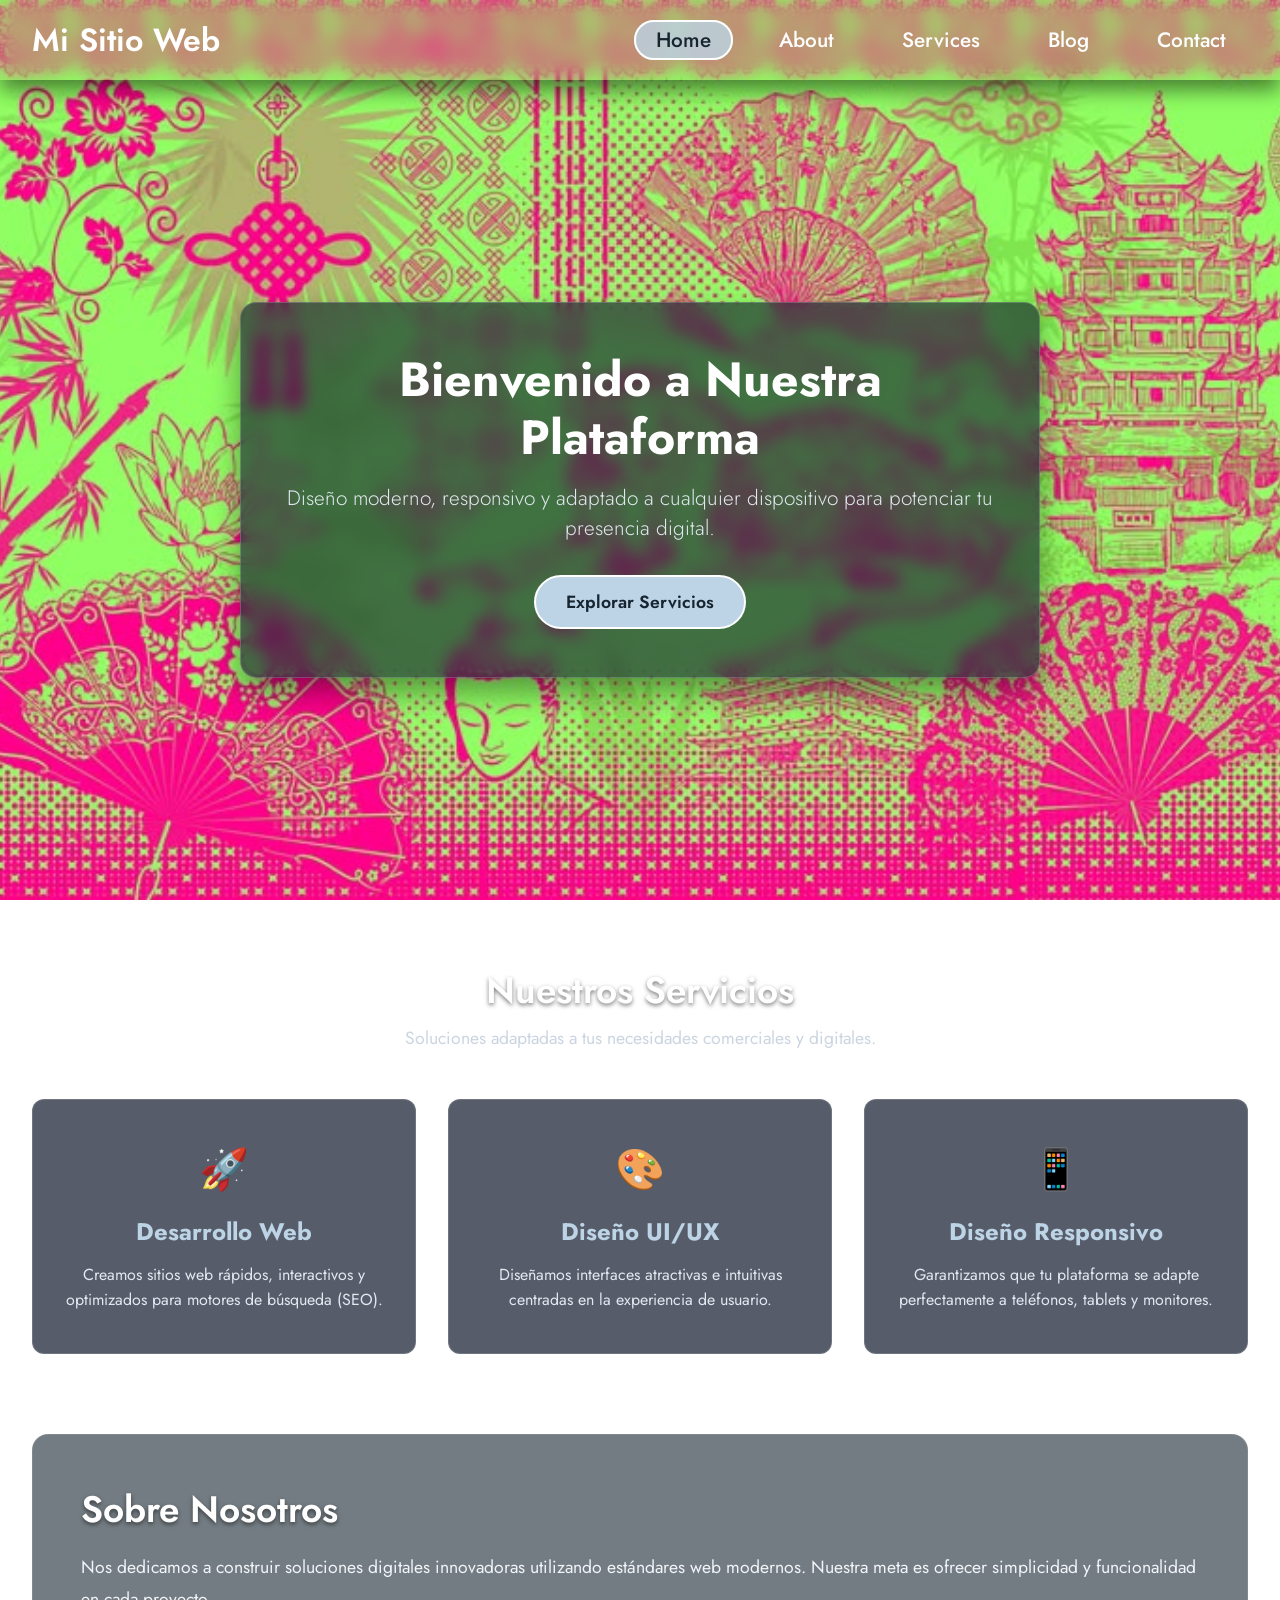
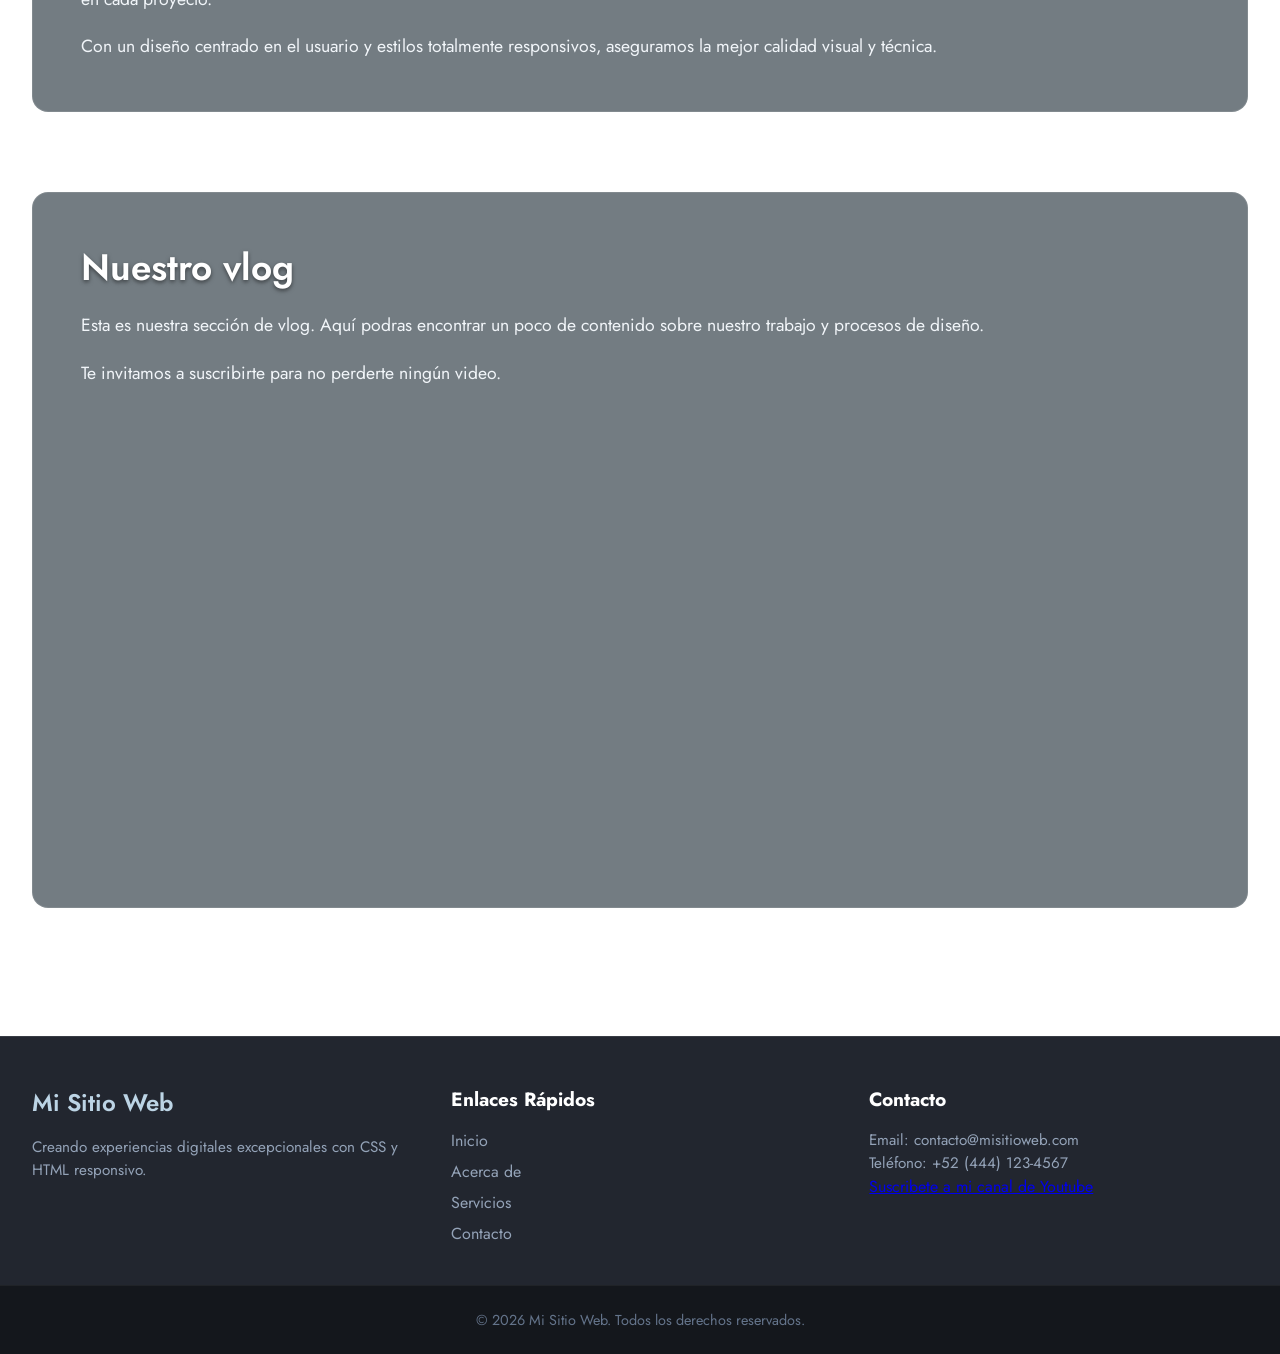
==== index.html @ 540cc08c "Add files via upload" ====
<!DOCTYPE html>
<html lang="es">
<head>
    <meta charset="UTF-8">
    <meta name="viewport" content="width=device-width, initial-scale=1.0">
    <title>Sitio Web Completo con Navegación Adaptativa</title>

    <!-- Enlace a la hoja de estilos CSS general -->
    <link rel="stylesheet" href="style.css">
</head>
<body>

    <!-- ==========================================
         HEADER / ENCABEZADO
         Contiene la barra de navegación (existente)
         y la sección Hero (banner principal de bienvenida).
         ========================================== -->
    <header class="site-header">
        
        <!-- BARRA DE NAVEGACIÓN (Estructura intacta) -->
        <nav class="navbar">
            <div class="navbar-container">
                <!-- Logotipo del sitio web -->
                <a href="index.html" class="navbar-logo">Mi Sitio Web</a>
                
                <!-- Botón de menú hamburguesa para dispositivos móviles -->
                <button class="navbar-toggle" aria-label="Abrir menú">
                    <span class="bar"></span>
                    <span class="bar"></span>
                    <span class="bar"></span>
                </button>

                <!-- Menú principal con enlaces de navegación -->
                <ul class="navbar-menu">
                    <li> <a href="#" class="active"> Home </a> </li>
                    <li> <a href="#about"> About </a> </li>
                    <li> <a href="#services"> Services </a> </li>
                    <li> <a href="#blog"> Blog </a> </li>
                    <li> <a href="#contact"> Contact </a> </li>
                </ul>
            </div>
        </nav>

        <!-- SECCIÓN HERO
             Presentación visual de impacto justo debajo de la barra de navegación.
             Función: Captar la atención inmediata del visitante y ofrecer una acción directa (CTA). -->
        <div class="hero-container">
            <div class="hero-content">
                <!-- Título principal de la página -->
                <h1 class="hero-title">Bienvenido a Nuestra Plataforma</h1>
                <!-- Breve descripción o subtítulo persuasivo -->
                <p class="hero-subtitle">Diseño moderno, responsivo y adaptado a cualquier dispositivo para potenciar tu presencia digital.</p>
                <!-- Botón de llamada a la acción (Call To Action) -->
                <a href="#services" class="hero-btn">Explorar Servicios</a>
            </div>
        </div>

    </header>


    <!-- ==========================================
         MAIN / CONTENIDO PRINCIPAL
         Contenedor semántico principal del sitio web.
         Aloja el contenido relevante dividido en secciones.
         ========================================== -->
    <main class="main-content">

        <!-- SECCIÓN DE SERVICIOS / CARACTERÍSTICAS
             Función: Presentar los servicios o características clave en formato de cuadrícula (cards). -->
        <section id="services" class="content-section">
            <div class="section-header">
                <h2 class="section-title">Nuestros Servicios</h2>
                <p class="section-description">Soluciones adaptadas a tus necesidades comerciales y digitales.</p>
            </div>

            <!-- Cuadrícula flexible para organizar las tarjetas de información -->
            <div class="cards-grid">
                <!-- Tarjeta 1 -->
                <article class="card">
                    <div class="card-icon">🚀</div>
                    <h3 class="card-title">Desarrollo Web</h3>
                    <p class="card-text">Creamos sitios web rápidos, interactivos y optimizados para motores de búsqueda (SEO).</p>
                </article>

                <!-- Tarjeta 2 -->
                <article class="card">
                    <div class="card-icon">🎨</div>
                    <h3 class="card-title">Diseño UI/UX</h3>
                    <p class="card-text">Diseñamos interfaces atractivas e intuitivas centradas en la experiencia de usuario.</p>
                </article>

                <!-- Tarjeta 3 -->
                <article class="card">
                    <div class="card-icon">📱</div>
                    <h3 class="card-title">Diseño Responsivo</h3>
                    <p class="card-text">Garantizamos que tu plataforma se adapte perfectamente a teléfonos, tablets y monitores.</p>
                </article>
            </div>
        </section>


        <!-- SECCIÓN "ACERCA DE" / INFORMACIÓN
             Función: Ofrecer contexto adicional sobre la empresa o proyecto. -->
        <section id="about" class="content-section about-section">
            <div class="about-container">
                <div class="about-text">
                    <h2 class="section-title">Sobre Nosotros</h2>
                    <p>Nos dedicamos a construir soluciones digitales innovadoras utilizando estándares web modernos. Nuestra meta es ofrecer simplicidad y funcionalidad en cada proyecto.</p>
                    <p>Con un diseño centrado en el usuario y estilos totalmente responsivos, aseguramos la mejor calidad visual y técnica.</p>
                </div>
            </div>
        </section>


         <section id="vlog" class="content-section about-section">
            <div class="about-container">
                <div class="about-text">
                    <h2 class="section-title">Nuestro vlog</h2>
                    <p>Esta es nuestra sección de vlog. Aquí podras encontrar un poco de contenido sobre nuestro trabajo y procesos de diseño.</p>
                    <p>Te invitamos a suscribirte para no perderte ningún video.</p>
                </div>
            </div>
            <div style="display: flex; justify-content: center; margin-top: 20px;">
                <iframe src="https://www.google.com/maps/embed?pb=!1m18!1m12!1m3!1d6044.053467873919!2d-73.98019652449906!3d40.76143673458835!2m3!1f0!2f0!3f0!3m2!1i1024!2i768!4f13.1!3m3!1m2!1s0x89c258f97bdb102b%3A0xea9f8fc0b3ffff55!2sThe%20Museum%20of%20Modern%20Art!5e0!3m2!1sen!2smx!4v1791229235404!5m2!1sen!2smx" width="800" height="450" style="border:0;" allowfullscreen="" loading="lazy" referrerpolicy="strict-origin-when-cross-origin"></iframe>
            </div>
        </section>

    </main>

    </main>


    <!-- ==========================================
         FOOTER / PIE DE PÁGINA
         Función: Mostrar información de derechos, enlaces útiles y redes sociales.
         ========================================== -->
    <footer id="contact" class="site-footer">
        <div class="footer-container">
            <!-- Columna 1: Información de marca -->
            <div class="footer-col">
                <h4 class="footer-brand">Mi Sitio Web</h4>
                <p class="footer-desc">Creando experiencias digitales excepcionales con CSS y HTML responsivo.</p>
            </div>

            <!-- Columna 2: Enlaces rápidos de navegación -->
            <div class="footer-col">
                <h5 class="footer-heading">Enlaces Rápidos</h5>
                <ul class="footer-links">
                    <li><a href="#">Inicio</a></li>
                    <li><a href="#about">Acerca de</a></li>
                    <li><a href="#services">Servicios</a></li>
                    <li><a href="#contact">Contacto</a></li>
                </ul>
            </div>

            <!-- Columna 3: Información de contacto -->
            <div class="footer-col">
                <h5 class="footer-heading">Contacto</h5>
                <p>Email: contacto@misitioweb.com</p>
                <p>Teléfono: +52 (444) 123-4567</p>
                <a href="https://youtube.com/@stephaniesoo?si=7Jyva_hxXORup5xC" target="_blank" class="footer-btn">Suscribete a mi canal de Youtube</a>
            </div>
        </div>

        <!-- Barra inferior de derechos de autor -->
        <div class="footer-bottom">
            <p>&copy; 2026 Mi Sitio Web. Todos los derechos reservados.</p>
        </div>
    </footer>

    <!-- Script de control del menú móvil -->
    <script src="script.js"></script>
</body>
</html>
---- style.css ----
/* ==========================================================================
IMPORTACIÓN DE FUENTES Y CONFIGURACIÓN GLOBAL
========================================================================== */
@import url('https://fonts.googleapis.com/css2?family=Fira+Sans:wght@300;400;500;600&family=Jost:ital,wght@0,100..900;1,100..900&family=Short+Stack&display=swap');

* {
  margin: 0;
  padding: 0;
  box-sizing: border-box;
}

body {
  font-family: "Jost", serif;
  min-height: 100vh;
  background: url(./image01.jpg) no-repeat center center/cover fixed;
  color: #ffffff;
}

/* ==========================================================================
BARRA DE NAVEGACIÓN
========================================================================== */
.navbar {
  display: flex;
  align-items: center;
  justify-content: center;
  height: 80px;
  width: 100%;
  position: sticky;
  top: 0;
  background: transparent;
  box-shadow: 0 10px 20px rgba(0, 0, 0, 0.5);
  backdrop-filter: blur(10px);
  z-index: 999;
}

.navbar-container {
  display: flex;
  align-items: center;
  justify-content: space-between;
  width: 100%;
  padding: 0 2rem;
  max-width: 1600px;
}

.navbar-logo {
  font-size: 2rem;
  font-weight: 600;
  color: #fff;
  text-decoration: none;
  cursor: pointer;
}

.navbar-container .navbar-menu {
  display: flex;
  text-align: center;
  gap: 1.5rem;
  list-style: none;
}

.navbar-container .navbar-menu li a {
  text-decoration: none;
  color: #fff;
  font-size: 1.3rem;
  font-weight: 500;
  padding: 3px 20px;
  border-radius: 20px;
  border: 2px solid transparent;
  white-space: nowrap;
  transition: all 0.3s ease;
}

.navbar-container .navbar-menu li a:hover,
.navbar-container .navbar-menu li a.active {
  color: #162530;
  background: rgba(188, 212, 229, 0.8);
  border: 2px solid #fff;
}

.navbar-toggle {
  display: none;
  background: transparent;
  padding: 10px;
  border: none;
  cursor: pointer;
}

.bar {
  display: block;
  width: 25px;
  height: 3px;
  margin: 5px auto;
  background: #fff;
  transition: all 0.3s ease-in-out;
}

/* ==========================================================================
SECCIÓN HEADER / HERO
========================================================================== */
.hero-container {
  display: flex;
  align-items: center;
  justify-content: center;
  min-height: calc(100vh - 80px);
  padding: 2rem;
  text-align: center;
}

.hero-content {
  max-width: 800px;
  padding: 3rem 2rem;
  background: rgba(22, 37, 48, 0.65);
  backdrop-filter: blur(8px);
  border-radius: 16px;
  border: 1px solid rgba(255, 255, 255, 0.2);
  box-shadow: 0 15px 30px rgba(0, 0, 0, 0.4);
}

.hero-title {
  font-size: 3rem;
  font-weight: 700;
  margin-bottom: 1rem;
  line-height: 1.2;
}

.hero-subtitle {
  font-size: 1.3rem;
  font-weight: 300;
  margin-bottom: 2rem;
  color: #e2e8f0;
}

.hero-btn {
  display: inline-block;
  padding: 12px 30px;
  background: #bcd4e5;
  color: #162530;
  font-size: 1.1rem;
  font-weight: 600;
  text-decoration: none;
  border-radius: 30px;
  border: 2px solid #fff;
  transition: all 0.3s ease;
}

.hero-btn:hover {
  background: #fff;
  color: #0f172a;
  transform: translateY(-3px);
  box-shadow: 0 10px 20px rgba(0, 0, 0, 0.3);
}

/* ==========================================================================
SECCIÓN MAIN / CONTENIDO PRINCIPAL
========================================================================== */
.main-content {
  max-width: 1400px;
  margin: 0 auto;
  padding: 4rem 2rem;
  display: flex;
  flex-direction: column;
  gap: 5rem;
}

.content-section {
  width: 100%;
}

.section-header {
  text-align: center;
  margin-bottom: 3rem;
}

.section-title {
  font-size: 2.3rem;
  font-weight: 600;
  margin-bottom: 0.5rem;
  text-shadow: 0 2px 4px rgba(0,0,0,0.5);
}

.section-description {
  font-size: 1.1rem;
  color: #cbd5e1;
}

.cards-grid {
  display: grid;
  grid-template-columns: repeat(auto-fit, minmax(280px, 1fr));
  gap: 2rem;
}

.card {
  background: rgba(15, 23, 42, 0.7);
  backdrop-filter: blur(10px);
  border: 1px solid rgba(255, 255, 255, 0.15);
  padding: 2.5rem 1.5rem;
  border-radius: 12px;
  text-align: center;
  transition: transform 0.3s ease, box-shadow 0.3s ease;
}

.card:hover {
  transform: translateY(-8px);
  box-shadow: 0 12px 25px rgba(0, 0, 0, 0.5);
  border-color: rgba(188, 212, 229, 0.5);
}

.card-icon {
  font-size: 2.5rem;
  margin-bottom: 1rem;
}

.card-title {
  font-size: 1.5rem;
  margin-bottom: 0.8rem;
  color: #bcd4e5;
}

.card-text {
  font-size: 1rem;
  color: #e2e8f0;
  line-height: 1.6;
}

.about-section {
  background: rgba(22, 37, 48, 0.6);
  backdrop-filter: blur(10px);
  padding: 3rem;
  border-radius: 16px;
  border: 1px solid rgba(255, 255, 255, 0.1);
}

.about-text p {
  font-size: 1.1rem;
  line-height: 1.8;
  margin-top: 1rem;
  color: #f1f5f9;
}

/* ==========================================================================
SECCIÓN FOOTER / PIE DE PÁGINA
========================================================================== */
.site-footer {
  background: rgba(10, 15, 25, 0.9);
  backdrop-filter: blur(12px);
  border-top: 1px solid rgba(255, 255, 255, 0.1);
  padding-top: 3rem;
  margin-top: 4rem;
}

.footer-container {
  max-width: 1400px;
  margin: 0 auto;
  padding: 0 2rem 2rem 2rem;
  display: grid;
  grid-template-columns: repeat(auto-fit, minmax(220px, 1fr));
  gap: 2.5rem;
}

.footer-col .footer-brand {
  font-size: 1.5rem;
  font-weight: 600;
  margin-bottom: 1rem;
  color: #bcd4e5;
}

.footer-col .footer-desc,
.footer-col p {
  font-size: 0.95rem;
  color: #94a3b8;
  line-height: 1.5;
}

.footer-heading {
  font-size: 1.2rem;
  margin-bottom: 1rem;
  color: #fff;
}

.footer-links {
  list-style: none;
}

.footer-links li {
  margin-bottom: 0.5rem;
}

.footer-links a {
  color: #94a3b8;
  text-decoration: none;
  transition: color 0.2s ease;
}

.footer-links a:hover {
  color: #bcd4e5;
}

.footer-bottom {
  text-align: center;
  padding: 1.5rem;
  background: rgba(0, 0, 0, 0.4);
  font-size: 0.9rem;
  color: #64748b;
  border-top: 1px solid rgba(255, 255, 255, 0.05);
}

/* ==========================================================================
REGLAS RESPONSIVAS (MEDIA QUERIES)
========================================================================== */
@media (max-width: 880px) {
  .navbar {
    backdrop-filter: none;
  }

  .navbar-container .navbar-menu {
    display: none;
    flex-direction: column;
    align-items: flex-start;
    gap: 1.7rem !important;
    position: absolute;
    height: 100vh;
    width: 250px;
    top: 0;
    right: 0;
    padding: 5rem 1.5rem;
    box-shadow: 0 10px 10px rgba(0, 0, 0, 0.5);
    backdrop-filter: blur(10px);
  }

  .navbar-container .navbar-menu.active {
    display: flex;
  }

  .navbar-toggle {
    display: block;
    z-index: 999;
  }

  .navbar-toggle.active .bar:nth-child(2) {
    opacity: 0;
  }

  .navbar-toggle.active .bar:nth-child(1) {
    transform: translateY(8px) rotate(45deg);
  }

  .navbar-toggle.active .bar:nth-child(3) {
    transform: translateY(-8px) rotate(-45deg);
  }

  .hero-title {
    font-size: 2.3rem;
  }

  .hero-subtitle {
    font-size: 1.1rem;
  }

  .main-content {
    padding: 3rem 1.5rem;
    gap: 3.5rem;
  }

  .cards-grid {
    grid-template-columns: repeat(2, 1fr);
  }

  .about-section {
    padding: 2rem;
  }
}

@media (max-width: 720px){
  iframe {
    width: 370px;
    height: 300px;
  }
}
@media (max-width: 480px) {
  .navbar-container {
    padding: 0 1rem;
  }

  iframe{
    width: 300px;
    height:200px;
  }

  .navbar-logo {
    font-size: 1.7rem;
  }

  .navbar-container .navbar-menu li a {
    font-size: 1.2rem;
    padding: 3px 15px;
  }

  .hero-container {
    padding: 1rem;
  }

  .hero-content {
    padding: 2rem 1rem;
  }

  .hero-title {
    font-size: 1.8rem;
  }

  .hero-subtitle {
    font-size: 1rem;
  }

  .hero-btn {
    width: 100%;
    text-align: center;
  }

  .cards-grid {
    grid-template-columns: 1fr;
  }

  .section-title {
    font-size: 1.8rem;
  }

  .footer-container {
    grid-template-columns: 1fr;
    gap: 2rem;
    padding: 0 1.5rem 2rem 1.5rem;
  }
}

@media (max-width: 410px) {
    iframe {
      display: none;
    }
  }
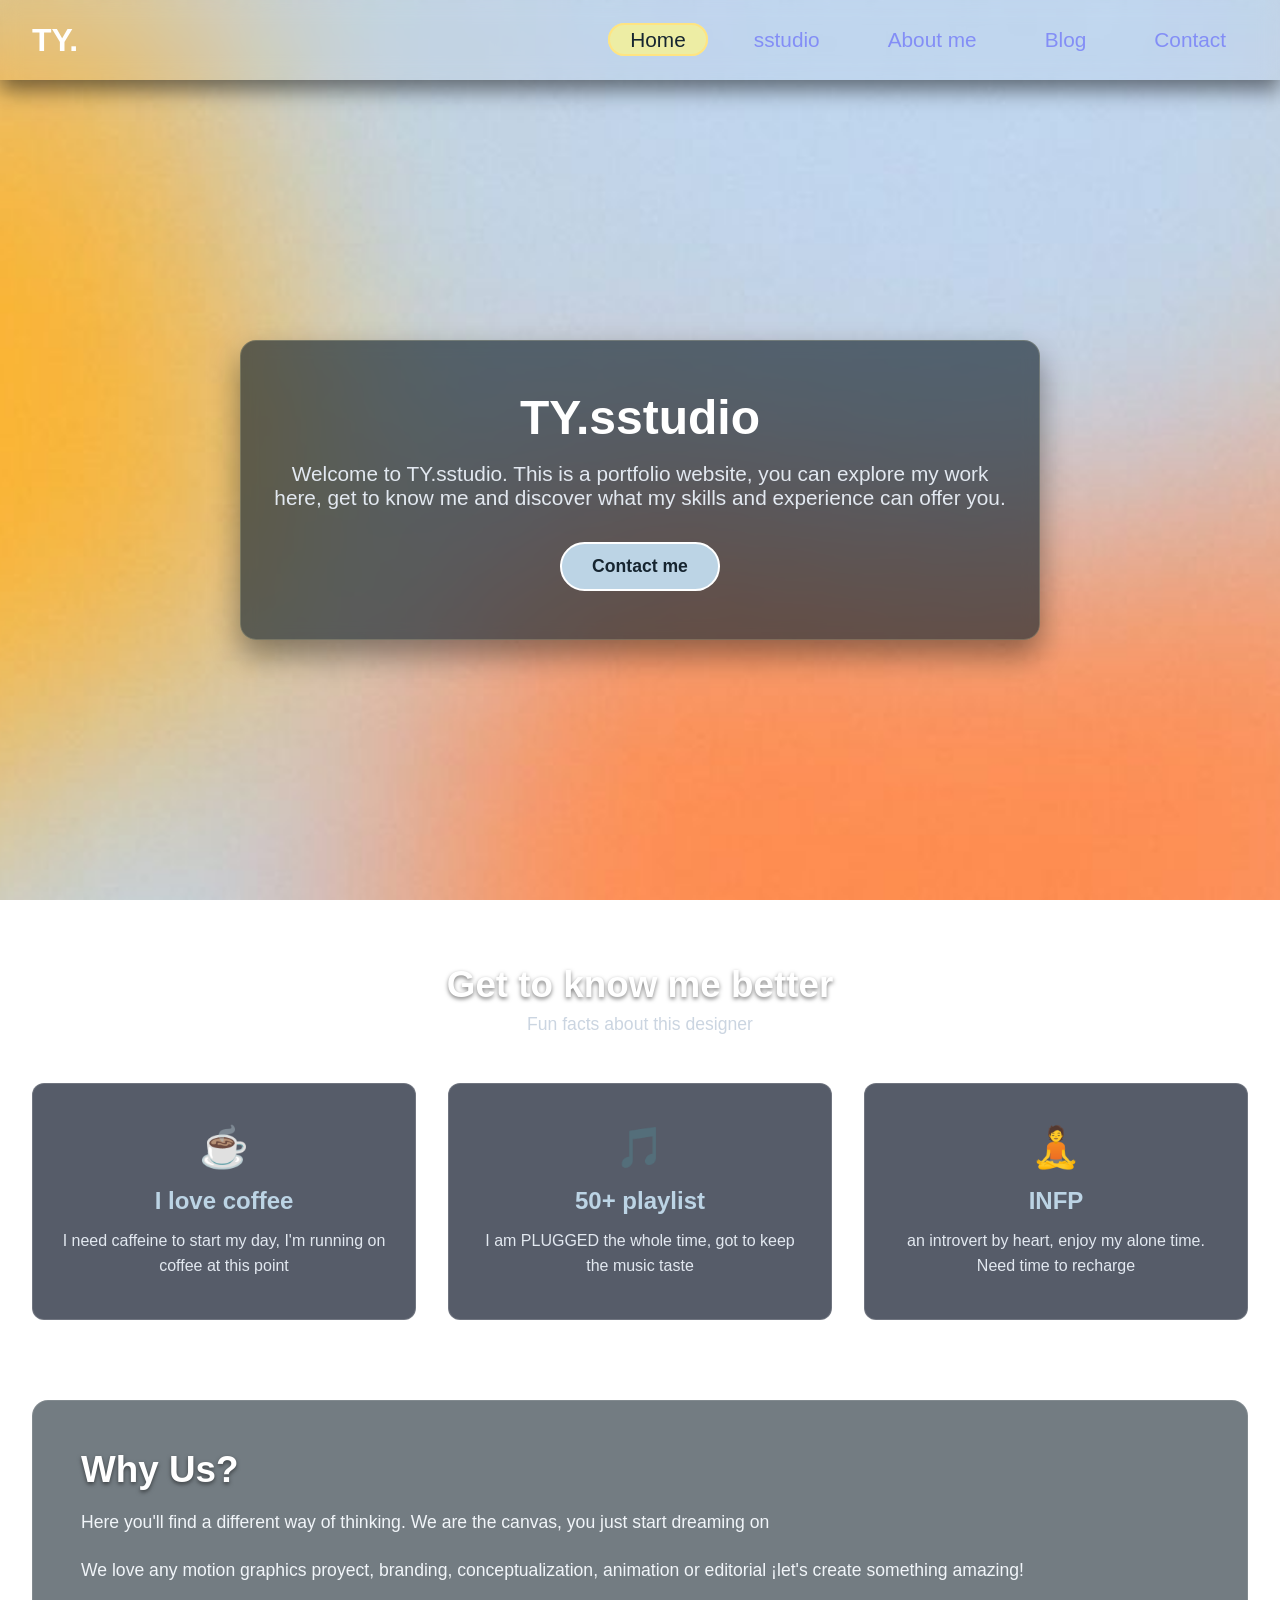
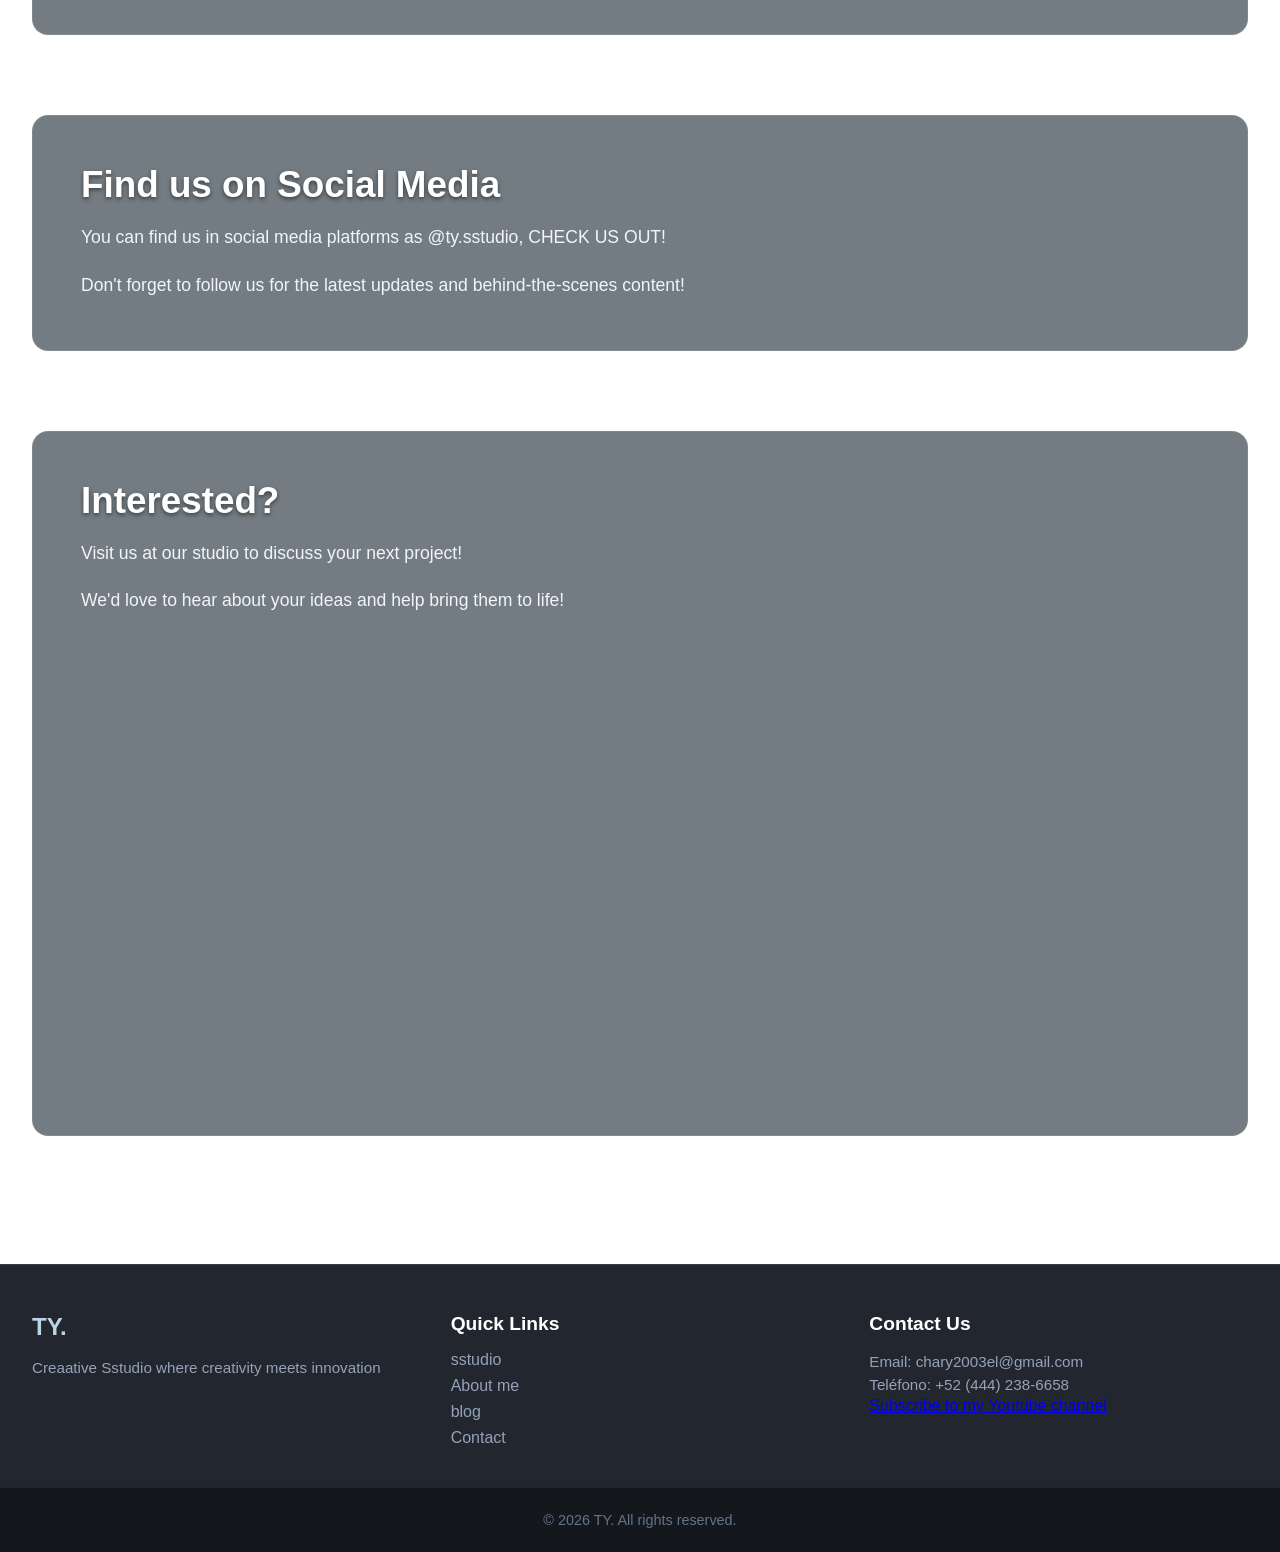
==== commit 6f023149: "Add files via upload" ====
--- a/index.html
+++ b/index.html
@@ -21,7 +21,7 @@
         <nav class="navbar">
             <div class="navbar-container">
                 <!-- Logotipo del sitio web -->
-                <a href="index.html" class="navbar-logo">Mi Sitio Web</a>
+                <a href="index.html" class="navbar-logo">TY.</a>
                 
                 <!-- Botón de menú hamburguesa para dispositivos móviles -->
                 <button class="navbar-toggle" aria-label="Abrir menú">
@@ -33,10 +33,10 @@
                 <!-- Menú principal con enlaces de navegación -->
                 <ul class="navbar-menu">
                     <li> <a href="#" class="active"> Home </a> </li>
-                    <li> <a href="#about"> About </a> </li>
-                    <li> <a href="#services"> Services </a> </li>
+                    <li> <a href="#about"> sstudio </a> </li>
+                    <li> <a href="#services"> About me </a> </li>
                     <li> <a href="#blog"> Blog </a> </li>
-                    <li> <a href="#contact"> Contact </a> </li>
+                    <li> <a href="Contact.html"> Contact </a> </li>
                 </ul>
             </div>
         </nav>
@@ -47,11 +47,11 @@
         <div class="hero-container">
             <div class="hero-content">
                 <!-- Título principal de la página -->
-                <h1 class="hero-title">Bienvenido a Nuestra Plataforma</h1>
+                <h1 class="hero-title">TY.sstudio</h1>
                 <!-- Breve descripción o subtítulo persuasivo -->
-                <p class="hero-subtitle">Diseño moderno, responsivo y adaptado a cualquier dispositivo para potenciar tu presencia digital.</p>
+                <p class="hero-subtitle">Welcome to TY.sstudio. This is a portfolio website, you can explore my work here, get to know me and discover what my skills and experience can offer you.</p>
                 <!-- Botón de llamada a la acción (Call To Action) -->
-                <a href="#services" class="hero-btn">Explorar Servicios</a>
+                <a href="#contact" class="hero-btn">Contact me</a>
             </div>
         </div>
 
@@ -69,31 +69,31 @@
              Función: Presentar los servicios o características clave en formato de cuadrícula (cards). -->
         <section id="services" class="content-section">
             <div class="section-header">
-                <h2 class="section-title">Nuestros Servicios</h2>
-                <p class="section-description">Soluciones adaptadas a tus necesidades comerciales y digitales.</p>
+                <h2 class="section-title">Get to know me better</h2>
+                <p class="section-description">Fun facts about this designer</p>
             </div>
 
             <!-- Cuadrícula flexible para organizar las tarjetas de información -->
             <div class="cards-grid">
                 <!-- Tarjeta 1 -->
                 <article class="card">
-                    <div class="card-icon">🚀</div>
-                    <h3 class="card-title">Desarrollo Web</h3>
-                    <p class="card-text">Creamos sitios web rápidos, interactivos y optimizados para motores de búsqueda (SEO).</p>
+                    <div class="card-icon">☕</div>
+                    <h3 class="card-title">I love coffee</h3>
+                    <p class="card-text">I need caffeine to start my day, I'm running on coffee at this point</p>
                 </article>
 
                 <!-- Tarjeta 2 -->
                 <article class="card">
-                    <div class="card-icon">🎨</div>
-                    <h3 class="card-title">Diseño UI/UX</h3>
-                    <p class="card-text">Diseñamos interfaces atractivas e intuitivas centradas en la experiencia de usuario.</p>
+                    <div class="card-icon">🎵</div>
+                    <h3 class="card-title">50+ playlist</h3>
+                    <p class="card-text">I am PLUGGED the whole time, got to keep the music taste</p>
                 </article>
 
                 <!-- Tarjeta 3 -->
                 <article class="card">
-                    <div class="card-icon">📱</div>
-                    <h3 class="card-title">Diseño Responsivo</h3>
-                    <p class="card-text">Garantizamos que tu plataforma se adapte perfectamente a teléfonos, tablets y monitores.</p>
+                    <div class="card-icon">🧘</div>
+                    <h3 class="card-title">INFP</h3>
+                    <p class="card-text">an introvert by heart, enjoy my alone time. Need time to recharge</p>
                 </article>
             </div>
         </section>
@@ -104,9 +104,9 @@
         <section id="about" class="content-section about-section">
             <div class="about-container">
                 <div class="about-text">
-                    <h2 class="section-title">Sobre Nosotros</h2>
-                    <p>Nos dedicamos a construir soluciones digitales innovadoras utilizando estándares web modernos. Nuestra meta es ofrecer simplicidad y funcionalidad en cada proyecto.</p>
-                    <p>Con un diseño centrado en el usuario y estilos totalmente responsivos, aseguramos la mejor calidad visual y técnica.</p>
+                    <h2 class="section-title">Why Us?</h2>
+                    <p>Here you'll find a different way of thinking. We are the canvas, you just start dreaming on </p>
+                    <p>We love any motion graphics proyect, branding, conceptualization, animation or editorial ¡let's create something amazing!</p>
                 </div>
             </div>
         </section>
@@ -115,9 +115,19 @@
          <section id="vlog" class="content-section about-section">
             <div class="about-container">
                 <div class="about-text">
-                    <h2 class="section-title">Nuestro vlog</h2>
-                    <p>Esta es nuestra sección de vlog. Aquí podras encontrar un poco de contenido sobre nuestro trabajo y procesos de diseño.</p>
-                    <p>Te invitamos a suscribirte para no perderte ningún video.</p>
+                    <h2 class="section-title">Find us on Social Media</h2>
+                    <p>You can find us in social media platforms as @ty.sstudio, CHECK US OUT!</p>
+                    <p>Don't forget to follow us for the latest updates and behind-the-scenes content!</p>
+                </div>
+            </div>
+        </section>
+        
+        <section id="vlog" class="content-section about-section">
+            <div class="about-container">
+                <div class="about-text">
+                    <h2 class="section-title">Interested?</h2>
+                    <p>Visit us at our studio to discuss your next project!</p>
+                    <p>We'd love to hear about your ideas and help bring them to life!</p>
                 </div>
             </div>
             <div style="display: flex; justify-content: center; margin-top: 20px;">
@@ -138,33 +148,33 @@
         <div class="footer-container">
             <!-- Columna 1: Información de marca -->
             <div class="footer-col">
-                <h4 class="footer-brand">Mi Sitio Web</h4>
-                <p class="footer-desc">Creando experiencias digitales excepcionales con CSS y HTML responsivo.</p>
+                <h4 class="footer-brand">TY.</h4>
+                <p class="footer-desc">Creaative Sstudio where creativity meets innovation</p>
             </div>
 
             <!-- Columna 2: Enlaces rápidos de navegación -->
             <div class="footer-col">
-                <h5 class="footer-heading">Enlaces Rápidos</h5>
+                <h5 class="footer-heading">Quick Links</h5>
                 <ul class="footer-links">
-                    <li><a href="#">Inicio</a></li>
-                    <li><a href="#about">Acerca de</a></li>
-                    <li><a href="#services">Servicios</a></li>
-                    <li><a href="#contact">Contacto</a></li>
+                    <li><a href="#home">sstudio</a></li>
+                    <li><a href="#about">About me</a></li>
+                    <li><a href="#services">blog</a></li>
+                    <li><a href="#contact">Contact</a></li>
                 </ul>
             </div>
 
             <!-- Columna 3: Información de contacto -->
             <div class="footer-col">
-                <h5 class="footer-heading">Contacto</h5>
-                <p>Email: contacto@misitioweb.com</p>
-                <p>Teléfono: +52 (444) 123-4567</p>
-                <a href="https://youtube.com/@stephaniesoo?si=7Jyva_hxXORup5xC" target="_blank" class="footer-btn">Suscribete a mi canal de Youtube</a>
+                <h5 class="footer-heading">Contact Us</h5>
+                <p>Email: chary2003el@gmail.com</p>
+                <p>Teléfono: +52 (444) 238-6658</p>
+                <a href="https://youtube.com/@stephaniesoo?si=7Jyva_hxXORup5xC" target="_blank" class="footer-btn">Subscribe to my Youtube channel</a>
             </div>
         </div>
 
         <!-- Barra inferior de derechos de autor -->
         <div class="footer-bottom">
-            <p>&copy; 2026 Mi Sitio Web. Todos los derechos reservados.</p>
+            <p>&copy; 2026 TY. All rights reserved.</p>
         </div>
     </footer>
 
--- a/style.css
+++ b/style.css
@@ -10,9 +10,9 @@
 }
 
 body {
-  font-family: "Jost", serif;
+  font-family: "heebo", sans-serif;
   min-height: 100vh;
-  background: url(./image01.jpg) no-repeat center center/cover fixed;
+  background: url(./Gradient.jpg) no-repeat center center/cover fixed;
   color: #ffffff;
 }
 
@@ -59,7 +59,7 @@
 
 .navbar-container .navbar-menu li a {
   text-decoration: none;
-  color: #fff;
+  color: #838ef6;
   font-size: 1.3rem;
   font-weight: 500;
   padding: 3px 20px;
@@ -72,8 +72,8 @@
 .navbar-container .navbar-menu li a:hover,
 .navbar-container .navbar-menu li a.active {
   color: #162530;
-  background: rgba(188, 212, 229, 0.8);
-  border: 2px solid #fff;
+  background: rgba(248, 243, 147, 0.8);
+  border: 2px solid #ffe481;
 }
 
 .navbar-toggle {
@@ -111,7 +111,7 @@
   background: rgba(22, 37, 48, 0.65);
   backdrop-filter: blur(8px);
   border-radius: 16px;
-  border: 1px solid rgba(255, 255, 255, 0.2);
+  border: 1px solid rgba(237, 230, 172, 0.2);
   box-shadow: 0 15px 30px rgba(0, 0, 0, 0.4);
 }
 
